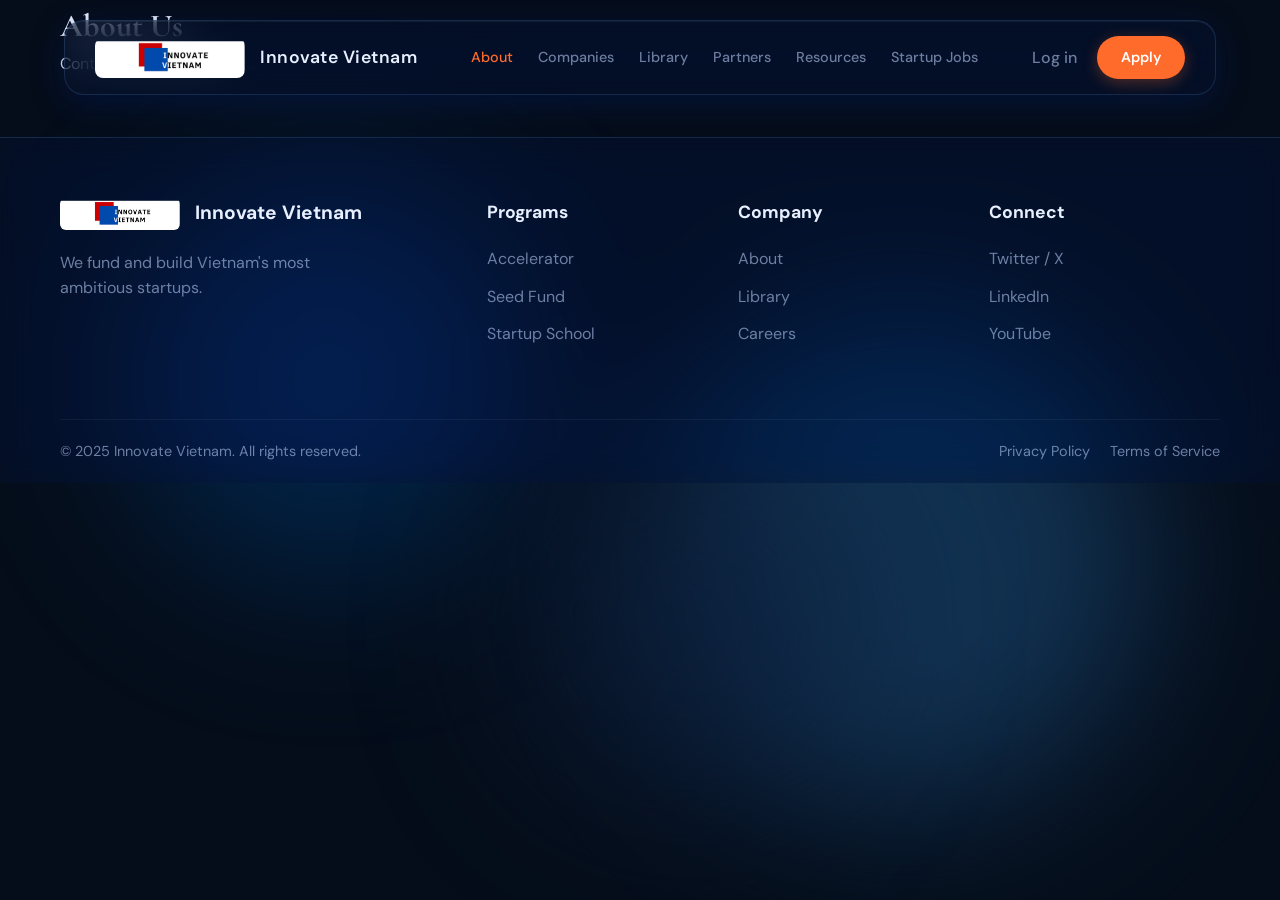
==== about.html @ 8ea6ccde "Initial commit: Modularized Innovate Vietnam landing pages" ====
<!DOCTYPE html>
<html lang="en">
<head>
    <meta charset="UTF-8">
    <meta name="viewport" content="width=device-width, initial-scale=1.0">
    <title>Innovate Vietnam - About</title>
    <link rel="stylesheet" href="css/global.css">
    <link rel="stylesheet" href="css/about.css">
</head>
<body>

    <!-- Animated Blob Background -->
    <div class="aurora-bg">
        <div class="blob blob-1"></div>
        <div class="blob blob-2"></div>
        <div class="blob blob-3"></div>
    </div>

    <!-- Navigation -->
    <nav class="glass-panel" id="navbar">
        <div class="nav-left">
            <a href="index.html" style="display: flex; align-items: center; gap: 15px;">
                <img src="logo/logo.png" alt="Innovate Vietnam Logo" style="height: 40px; border-radius: 8px;">
                <div class="brand-name">Innovate Vietnam</div>
            </a>
        </div>
        <div class="nav-links">
            <a href="about.html" class="active">About</a>
            <a href="companies.html">Companies</a>
            <a href="library.html">Library</a>
            <a href="partners.html">Partners</a>
            <a href="resources.html">Resources</a>
            <a href="jobs.html">Startup Jobs</a>
        </div>
        <div class="nav-right">
            <a href="#" style="color: var(--text-secondary); font-weight: 500;">Log in</a>
            <a href="apply.html" class="btn btn-primary">Apply</a>
        </div>
    </nav>

    <div class="container">
        <!-- Hero Section -->
        <header class="hero">
            <h1 class="fade-up">About Us</h1>
            <p class="fade-up delay-1">Content coming soon...</p>
        </header>
    </div>

    <!-- Footer -->
    <footer class="glass-panel" style="border-radius: 0; box-shadow: none; border-left: none; border-right: none; border-bottom: none;">
        <div class="container">
            <div class="footer-grid">
                <div class="footer-brand">
                    <div class="logo-wrap">
                        <img src="logo/logo.png" alt="Innovate Vietnam Logo" style="height: 32px; border-radius: 6px;">
                        <h4 style="font-family: var(--font-body); font-size: 1.2rem;">Innovate Vietnam</h4>
                    </div>
                    <p>We fund and build Vietnam's most ambitious startups.</p>
                </div>
                <div class="footer-links">
                    <div class="link-group">
                        <h5>Programs</h5>
                        <ul>
                            <li><a href="#">Accelerator</a></li>
                            <li><a href="#">Seed Fund</a></li>
                            <li><a href="#">Startup School</a></li>
                        </ul>
                    </div>
                    <div class="link-group">
                        <h5>Company</h5>
                        <ul>
                            <li><a href="about.html">About</a></li>
                            <li><a href="library.html">Library</a></li>
                            <li><a href="#">Careers</a></li>
                        </ul>
                    </div>
                    <div class="link-group">
                        <h5>Connect</h5>
                        <ul>
                            <li><a href="#">Twitter / X</a></li>
                            <li><a href="#">LinkedIn</a></li>
                            <li><a href="#">YouTube</a></li>
                        </ul>
                    </div>
                </div>
            </div>
            <div class="footer-bottom">
                <div>© 2025 Innovate Vietnam. All rights reserved.</div>
                <div style="display: flex; gap: 20px;">
                    <a href="#">Privacy Policy</a>
                    <a href="#">Terms of Service</a>
                </div>
            </div>
        </div>
    </footer>

    <script src="js/global.js"></script>
    <script src="js/about.js"></script>
</body>
</html>
---- css/global.css ----
@import url('https://fonts.googleapis.com/css2?family=Cormorant+Garamond:ital,wght@0,400;0,600;0,700;1,600&family=DM+Sans:wght@400;500;700&display=swap');

:root {
    /* Color Palette */
    --bg-dark: #050d1a;
    --glass-bg: rgba(8, 18, 45, 0.45);
    --glass-border: rgba(100, 160, 255, 0.18);
    --glass-shadow: 0 8px 32px rgba(0, 30, 100, 0.4), inset 0 1px 0 rgba(255,255,255,0.06);
    --accent-orange: #FF6B2B;
    --text-primary: #E8F0FF;
    --text-secondary: rgba(180, 200, 240, 0.6);
    
    /* Typography */
    --font-display: 'Cormorant Garamond', serif;
    --font-body: 'DM Sans', sans-serif;
    
    /* Values */
    --glass-blur: blur(20px) saturate(180%);
    --radius-md: 20px;
    --radius-lg: 24px;
}

* {
    margin: 0;
    padding: 0;
    box-sizing: border-box;
}

body {
    font-family: var(--font-body);
    background-color: var(--bg-dark);
    color: var(--text-primary);
    overflow-x: hidden;
    line-height: 1.6;
}

a {
    color: inherit;
    text-decoration: none;
}

h1, h2, h3, h4 {
    font-family: var(--font-display);
    font-weight: 700;
}

/* Animated Aurora Background */
.aurora-bg {
    position: fixed;
    top: 0; left: 0; width: 100%; height: 100%;
    z-index: -1;
    overflow: hidden;
    background: var(--bg-dark);
}

.blob {
    position: absolute;
    border-radius: 50%;
    filter: blur(80px);
    opacity: 0.6;
    animation: float 25s infinite ease-in-out;
}

.blob-1 {
    width: 400px; height: 400px;
    background: #003366;
    top: 20%; left: 10%;
    animation-delay: 0s;
}

.blob-2 {
    width: 500px; height: 500px;
    background: #1a4a76;
    bottom: 10%; right: 10%;
    animation-delay: -5s;
}

.blob-3 {
    width: 350px; height: 350px;
    background: #0b1d3a;
    top: 50%; left: 40%;
    animation-delay: -10s;
}

@keyframes float {
    0% { transform: translate(0, 0) scale(1); }
    33% { transform: translate(50px, -50px) scale(1.1); }
    66% { transform: translate(-30px, 40px) scale(0.9); }
    100% { transform: translate(0, 0) scale(1); }
}

.glass-panel {
    background: var(--glass-bg);
    backdrop-filter: var(--glass-blur);
    -webkit-backdrop-filter: var(--glass-blur);
    border: 1px solid var(--glass-border);
    box-shadow: var(--glass-shadow);
    border-radius: var(--radius-md);
}

/* Navbar */
nav {
    position: fixed;
    top: 20px;
    left: 50%;
    transform: translateX(-50%);
    width: 90%;
    max-width: 1200px;
    z-index: 100;
    display: flex;
    justify-content: space-between;
    align-items: center;
    padding: 15px 30px;
    border-radius: 50px;
    transition: all 0.3s ease;
}

nav.scrolled {
    backdrop-filter: blur(30px) saturate(200%);
    background: rgba(5, 13, 26, 0.7);
    top: 10px;
    width: 95%;
}

.nav-left {
    display: flex;
    align-items: center;
    gap: 15px;
}

/* Fallback logo style if they use text instead of image eventually */
.logo {
    width: 40px; height: 40px;
    background: var(--accent-orange);
    display: flex;
    align-items: center;
    justify-content: center;
    font-weight: 700;
    color: white;
    border-radius: 8px;
    font-size: 20px;
}

.brand-name {
    font-weight: 600;
    font-size: 1.1rem;
    letter-spacing: 0.5px;
}

.nav-links {
    display: flex;
    gap: 25px;
    font-size: 0.9rem;
    font-weight: 500;
    color: var(--text-secondary);
}

.nav-links a:hover,
.nav-links a.active {
    color: var(--accent-orange); /* Highlighted navigation link */
}

.nav-right {
    display: flex;
    align-items: center;
    gap: 20px;
}

.btn {
    padding: 10px 24px;
    border-radius: 30px;
    font-weight: 600;
    font-size: 0.9rem;
    cursor: pointer;
    transition: all 0.3s ease;
    display: inline-block;
}

.btn-primary {
    background: var(--accent-orange);
    color: white;
    border: none;
    box-shadow: 0 4px 15px rgba(255, 107, 43, 0.3);
}

.btn-primary:hover {
    transform: translateY(-2px);
    box-shadow: 0 6px 20px rgba(255, 107, 43, 0.4);
}

.btn-ghost {
    background: transparent;
    border: 1px solid var(--text-secondary);
    color: var(--text-primary);
}

.btn-ghost:hover {
    background: rgba(255,255,255,0.1);
}

/* Container */
.container {
    max-width: 1200px;
    margin: 0 auto;
    padding: 0 20px;
}

/* Footer */
footer {
    padding: 60px 0 20px;
    border-top: 1px solid var(--glass-border);
    margin-top: 60px;
}

.footer-grid {
    display: grid;
    grid-template-columns: 1fr 2fr;
    gap: 60px;
    margin-bottom: 60px;
}

.footer-brand .logo-wrap {
    display: flex;
    align-items: center;
    gap: 15px;
    margin-bottom: 20px;
}

.footer-brand p {
    color: var(--text-secondary);
    max-width: 280px;
}

.footer-links {
    display: grid;
    grid-template-columns: repeat(3, 1fr);
    gap: 20px;
}

.link-group h5 {
    font-size: 1.1rem;
    margin-bottom: 20px;
}

.link-group ul {
    list-style: none;
}

.link-group li {
    margin-bottom: 12px;
}

.link-group a {
    color: var(--text-secondary);
    transition: color 0.3s;
}

.link-group a:hover {
    color: var(--text-primary);
}

.footer-bottom {
    display: flex;
    justify-content: space-between;
    align-items: center;
    padding-top: 20px;
    border-top: 1px solid rgba(255,255,255,0.05);
    color: var(--text-secondary);
    font-size: 0.9rem;
}

/* Animations Framework */
.fade-up {
    opacity: 0;
    transform: translateY(30px);
    transition: opacity 0.8s ease, transform 0.8s cubic-bezier(0.2, 0.8, 0.2, 1);
}

.fade-up.visible {
    opacity: 1;
    transform: translateY(0);
}

.delay-1 { transition-delay: 0.1s; }
.delay-2 { transition-delay: 0.2s; }
.delay-3 { transition-delay: 0.3s; }

/* Global Media Queries */
@media (max-width: 768px) {
    .nav-links { display: none; }
    .footer-grid { grid-template-columns: 1fr; }
    .footer-links { grid-template-columns: 1fr 1fr; }
}
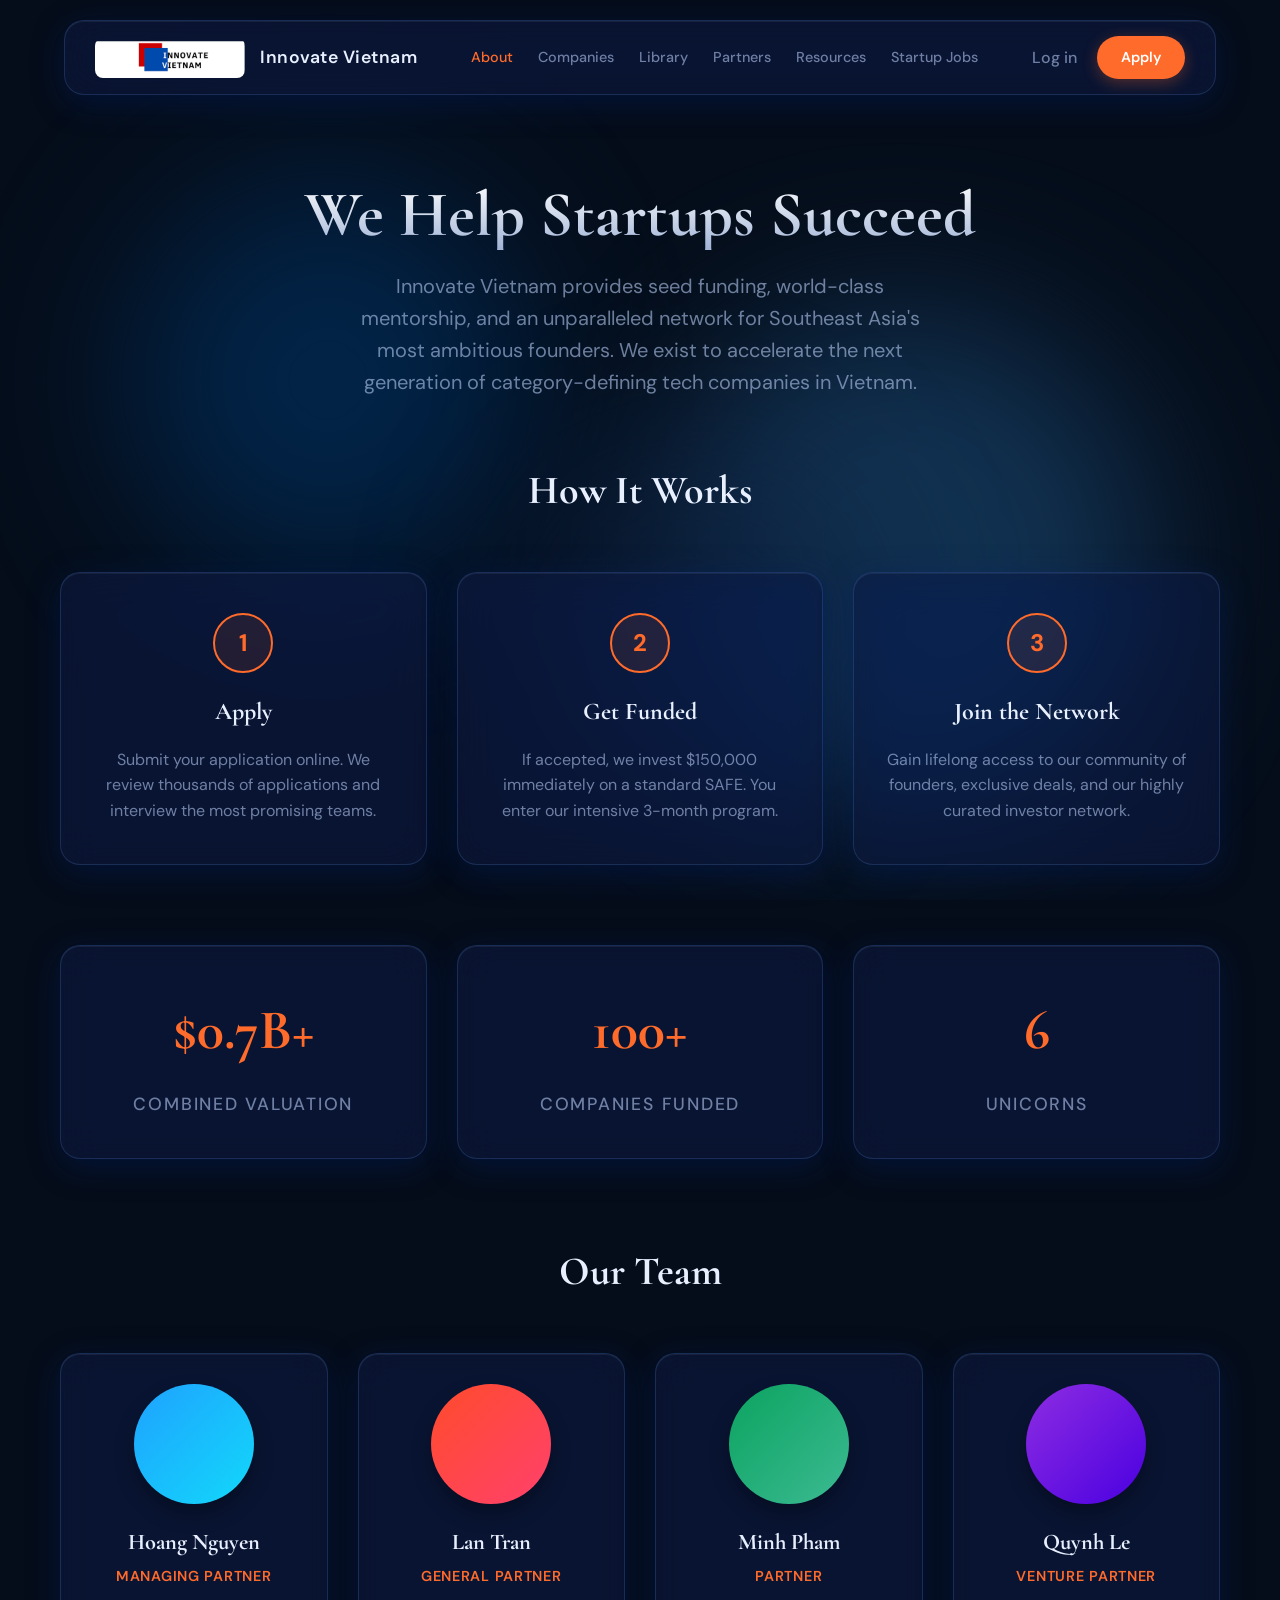
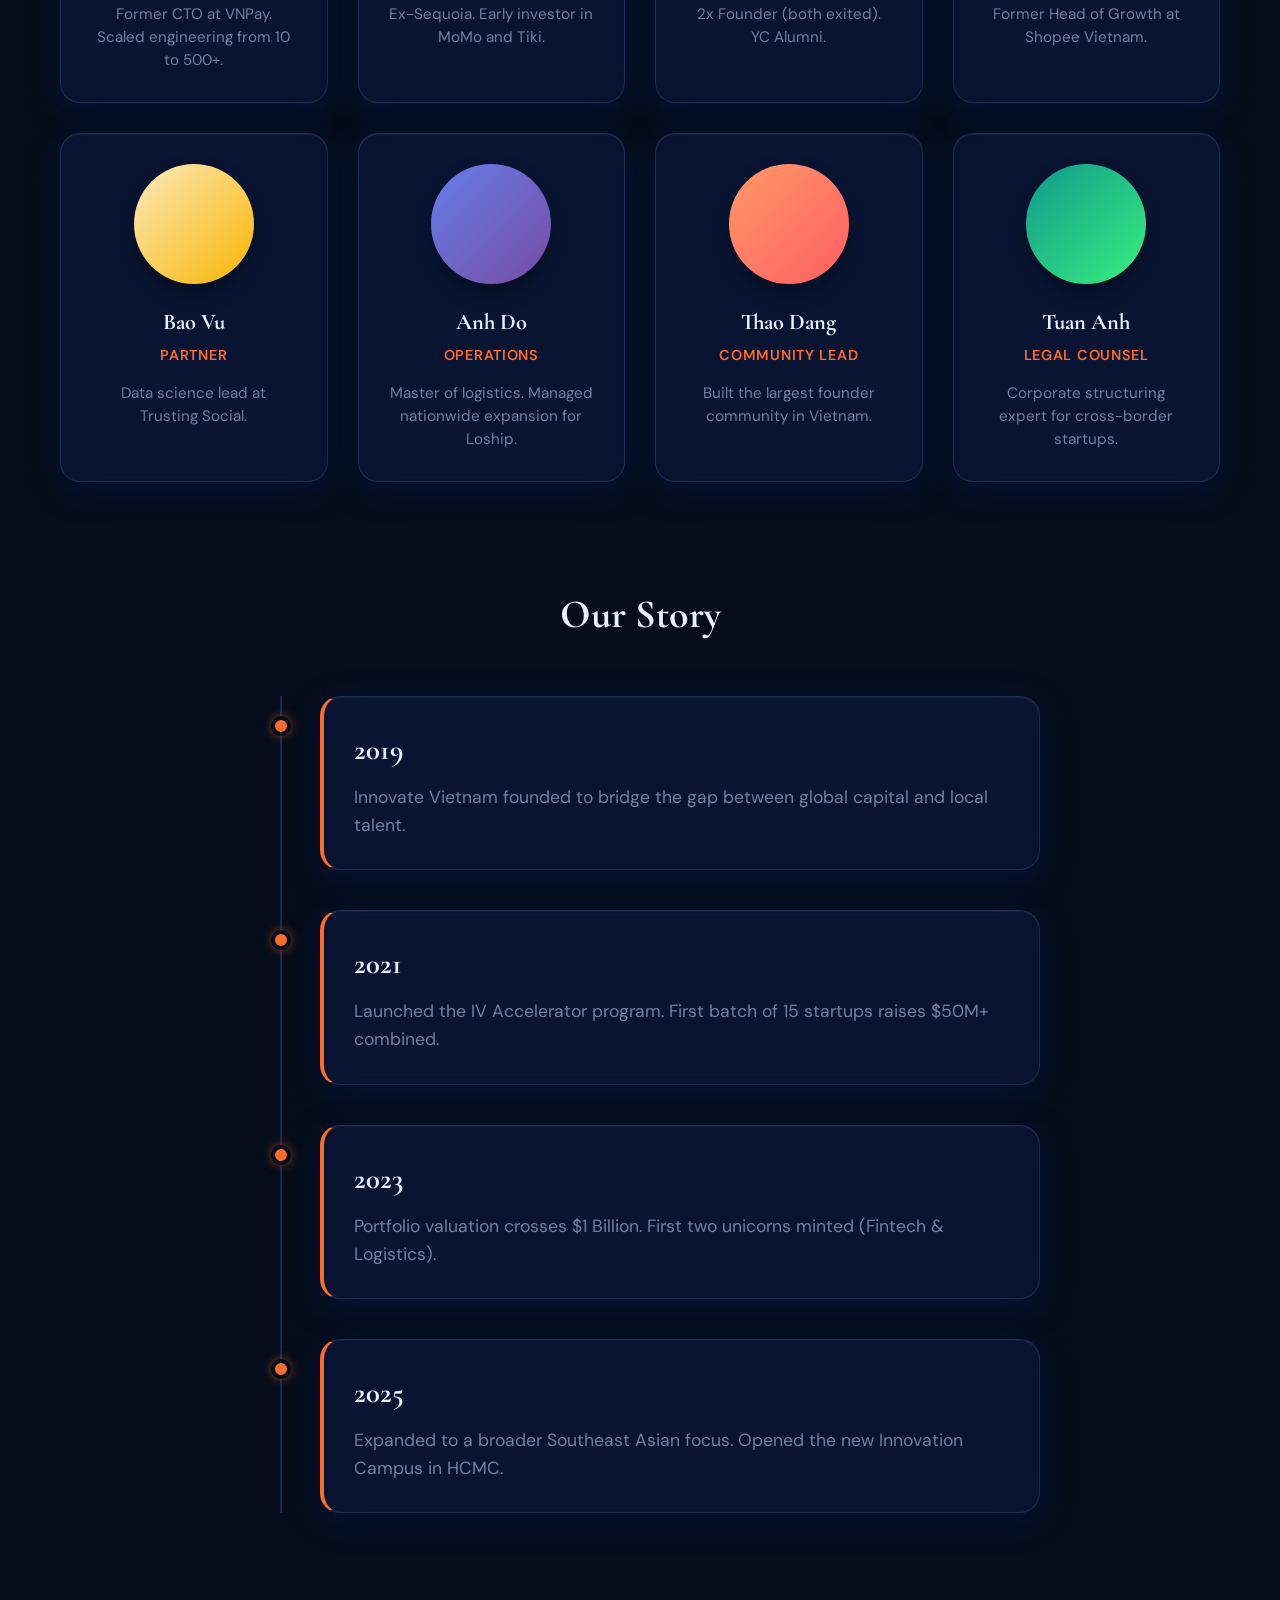
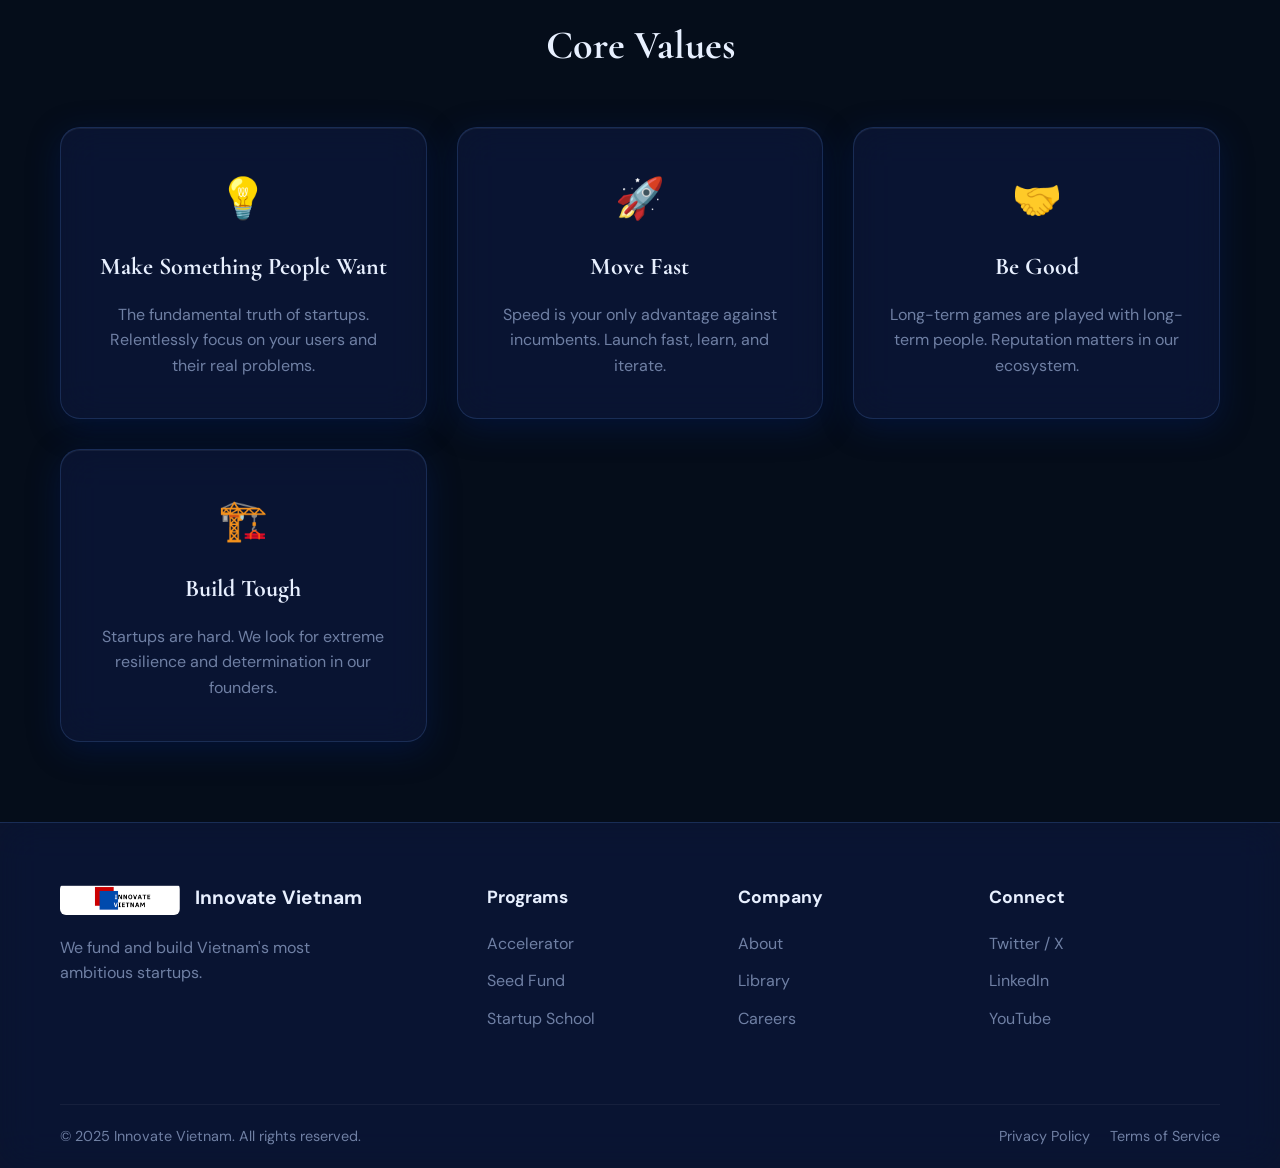
==== commit 6d1a7a58: "Complete multi-page website build with content and demo screenshots" ====
--- a/about.html
+++ b/about.html
@@ -40,10 +40,173 @@
 
     <div class="container">
         <!-- Hero Section -->
-        <header class="hero">
-            <h1 class="fade-up">About Us</h1>
-            <p class="fade-up delay-1">Content coming soon...</p>
+        <header class="page-hero">
+            <h1 class="fade-up">We Help Startups Succeed</h1>
+            <p class="fade-up delay-1">Innovate Vietnam provides seed funding, world-class mentorship, and an unparalleled network for Southeast Asia's most ambitious founders. We exist to accelerate the next generation of category-defining tech companies in Vietnam.</p>
         </header>
+
+        <!-- How It Works Section -->
+        <section class="how-it-works fade-up delay-2">
+            <h2 class="section-title text-center">How It Works</h2>
+            <div class="hiw-grid">
+                <div class="hiw-card glass-panel">
+                    <div class="hiw-icon">1</div>
+                    <h3 class="hiw-title">Apply</h3>
+                    <p class="hiw-desc">Submit your application online. We review thousands of applications and interview the most promising teams.</p>
+                </div>
+                <div class="hiw-card glass-panel">
+                    <div class="hiw-icon">2</div>
+                    <h3 class="hiw-title">Get Funded</h3>
+                    <p class="hiw-desc">If accepted, we invest $150,000 immediately on a standard SAFE. You enter our intensive 3-month program.</p>
+                </div>
+                <div class="hiw-card glass-panel">
+                    <div class="hiw-icon">3</div>
+                    <h3 class="hiw-title">Join the Network</h3>
+                    <p class="hiw-desc">Gain lifelong access to our community of founders, exclusive deals, and our highly curated investor network.</p>
+                </div>
+            </div>
+        </section>
+
+        <!-- Stats Section -->
+        <section class="stats-strip fade-up" style="margin-top: 80px; margin-bottom: 80px;">
+            <div class="stat-item glass-panel">
+                <h2 class="counter" data-target="1.2">$0B+</h2>
+                <p>Combined Valuation</p>
+            </div>
+            <div class="stat-item glass-panel">
+                <h2 class="counter" data-target="180">0</h2>
+                <p>Companies Funded</p>
+            </div>
+            <div class="stat-item glass-panel">
+                <h2 class="counter" data-target="12">0</h2>
+                <p>Unicorns</p>
+            </div>
+        </section>
+
+        <!-- Team Section -->
+        <section class="team-section fade-up">
+            <h2 class="section-title text-center">Our Team</h2>
+            <div class="team-grid">
+                <!-- Team Member 1 -->
+                <div class="team-card glass-panel">
+                    <div class="team-avatar" style="background: linear-gradient(135deg, #1fa2ff, #12d8fa);"></div>
+                    <h3 class="team-name">Hoang Nguyen</h3>
+                    <div class="team-role">Managing Partner</div>
+                    <p class="team-bg">Former CTO at VNPay. Scaled engineering from 10 to 500+.</p>
+                </div>
+                <!-- Team Member 2 -->
+                <div class="team-card glass-panel">
+                    <div class="team-avatar" style="background: linear-gradient(135deg, #FF4B2B, #FF416C);"></div>
+                    <h3 class="team-name">Lan Tran</h3>
+                    <div class="team-role">General Partner</div>
+                    <p class="team-bg">Ex-Sequoia. Early investor in MoMo and Tiki.</p>
+                </div>
+                <!-- Team Member 3 -->
+                <div class="team-card glass-panel">
+                    <div class="team-avatar" style="background: linear-gradient(135deg, #0ba360, #3cba92);"></div>
+                    <h3 class="team-name">Minh Pham</h3>
+                    <div class="team-role">Partner</div>
+                    <p class="team-bg">2x Founder (both exited). YC Alumni.</p>
+                </div>
+                <!-- Team Member 4 -->
+                <div class="team-card glass-panel">
+                    <div class="team-avatar" style="background: linear-gradient(135deg, #8E2DE2, #4A00E0);"></div>
+                    <h3 class="team-name">Quynh Le</h3>
+                    <div class="team-role">Venture Partner</div>
+                    <p class="team-bg">Former Head of Growth at Shopee Vietnam.</p>
+                </div>
+                <!-- Team Member 5 -->
+                <div class="team-card glass-panel">
+                    <div class="team-avatar" style="background: linear-gradient(135deg, #fceabb, #f8b500);"></div>
+                    <h3 class="team-name">Bao Vu</h3>
+                    <div class="team-role">Partner</div>
+                    <p class="team-bg">Data science lead at Trusting Social.</p>
+                </div>
+                <!-- Team Member 6 -->
+                <div class="team-card glass-panel">
+                    <div class="team-avatar" style="background: linear-gradient(135deg, #667eea, #764ba2);"></div>
+                    <h3 class="team-name">Anh Do</h3>
+                    <div class="team-role">Operations</div>
+                    <p class="team-bg">Master of logistics. Managed nationwide expansion for Loship.</p>
+                </div>
+                <!-- Team Member 7 -->
+                <div class="team-card glass-panel">
+                    <div class="team-avatar" style="background: linear-gradient(135deg, #ff9966, #ff5e62);"></div>
+                    <h3 class="team-name">Thao Dang</h3>
+                    <div class="team-role">Community Lead</div>
+                    <p class="team-bg">Built the largest founder community in Vietnam.</p>
+                </div>
+                <!-- Team Member 8 -->
+                <div class="team-card glass-panel">
+                    <div class="team-avatar" style="background: linear-gradient(135deg, #11998e, #38ef7d);"></div>
+                    <h3 class="team-name">Tuan Anh</h3>
+                    <div class="team-role">Legal Counsel</div>
+                    <p class="team-bg">Corporate structuring expert for cross-border startups.</p>
+                </div>
+            </div>
+        </section>
+
+        <!-- Timeline Section -->
+        <section class="timeline-section fade-up">
+            <h2 class="section-title text-center">Our Story</h2>
+            <div class="timeline">
+                <div class="timeline-item">
+                    <div class="timeline-dot"></div>
+                    <div class="timeline-content glass-panel">
+                        <h3>2019</h3>
+                        <p>Innovate Vietnam founded to bridge the gap between global capital and local talent.</p>
+                    </div>
+                </div>
+                <div class="timeline-item">
+                    <div class="timeline-dot"></div>
+                    <div class="timeline-content glass-panel">
+                        <h3>2021</h3>
+                        <p>Launched the IV Accelerator program. First batch of 15 startups raises $50M+ combined.</p>
+                    </div>
+                </div>
+                <div class="timeline-item">
+                    <div class="timeline-dot"></div>
+                    <div class="timeline-content glass-panel">
+                        <h3>2023</h3>
+                        <p>Portfolio valuation crosses $1 Billion. First two unicorns minted (Fintech & Logistics).</p>
+                    </div>
+                </div>
+                <div class="timeline-item">
+                    <div class="timeline-dot"></div>
+                    <div class="timeline-content glass-panel">
+                        <h3>2025</h3>
+                        <p>Expanded to a broader Southeast Asian focus. Opened the new Innovation Campus in HCMC.</p>
+                    </div>
+                </div>
+            </div>
+        </section>
+
+        <!-- Values Section -->
+        <section class="values-section fade-up">
+            <h2 class="section-title text-center">Core Values</h2>
+            <div class="hiw-grid">
+                <div class="hiw-card glass-panel">
+                    <div class="hiw-icon" style="background: transparent; border: none; font-size: 2.5rem;">💡</div>
+                    <h3 class="hiw-title">Make Something People Want</h3>
+                    <p class="hiw-desc">The fundamental truth of startups. Relentlessly focus on your users and their real problems.</p>
+                </div>
+                <div class="hiw-card glass-panel">
+                    <div class="hiw-icon" style="background: transparent; border: none; font-size: 2.5rem;">🚀</div>
+                    <h3 class="hiw-title">Move Fast</h3>
+                    <p class="hiw-desc">Speed is your only advantage against incumbents. Launch fast, learn, and iterate.</p>
+                </div>
+                <div class="hiw-card glass-panel">
+                    <div class="hiw-icon" style="background: transparent; border: none; font-size: 2.5rem;">🤝</div>
+                    <h3 class="hiw-title">Be Good</h3>
+                    <p class="hiw-desc">Long-term games are played with long-term people. Reputation matters in our ecosystem.</p>
+                </div>
+                <div class="hiw-card glass-panel">
+                    <div class="hiw-icon" style="background: transparent; border: none; font-size: 2.5rem;">🏗️</div>
+                    <h3 class="hiw-title">Build Tough</h3>
+                    <p class="hiw-desc">Startups are hard. We look for extreme resilience and determination in our founders.</p>
+                </div>
+            </div>
+        </section>
     </div>
 
     <!-- Footer -->
--- a/css/global.css
+++ b/css/global.css
@@ -3,7 +3,7 @@
 :root {
     /* Color Palette */
     --bg-dark: #050d1a;
-    --glass-bg: rgba(8, 18, 45, 0.45);
+    --glass-bg: rgba(15, 25, 60, 0.6);
     --glass-border: rgba(100, 160, 255, 0.18);
     --glass-shadow: 0 8px 32px rgba(0, 30, 100, 0.4), inset 0 1px 0 rgba(255,255,255,0.06);
     --accent-orange: #FF6B2B;
@@ -44,6 +44,30 @@
     font-weight: 700;
 }
 
+/* Page Hero */
+.page-hero {
+    padding-top: 180px;
+    padding-bottom: 60px;
+    text-align: center;
+}
+
+.page-hero h1 {
+    font-size: 4rem;
+    line-height: 1.1;
+    margin-bottom: 20px;
+    background: linear-gradient(180deg, #FFFFFF 0%, #A0B3D6 100%);
+    -webkit-background-clip: text;
+    background-clip: text;
+    -webkit-text-fill-color: transparent;
+}
+
+.page-hero p {
+    font-size: 1.25rem;
+    color: var(--text-secondary);
+    max-width: 600px;
+    margin: 0 auto;
+}
+
 /* Animated Aurora Background */
 .aurora-bg {
     position: fixed;
--- a/css/about.css
+++ b/css/about.css
@@ -0,0 +1,203 @@
+/* Titles */
+.section-title.text-center {
+    font-size: 2.5rem;
+    margin-bottom: 50px;
+    text-align: center;
+}
+
+/* How It Works & Values Grid */
+.hiw-grid {
+    display: grid;
+    grid-template-columns: repeat(auto-fit, minmax(280px, 1fr));
+    gap: 30px;
+    margin-bottom: 80px;
+}
+
+.hiw-card {
+    padding: 40px 30px;
+    text-align: center;
+    display: flex;
+    flex-direction: column;
+    align-items: center;
+    transition: transform 0.3s ease;
+}
+
+.hiw-card:hover {
+    transform: translateY(-10px);
+}
+
+.hiw-icon {
+    width: 60px;
+    height: 60px;
+    border-radius: 50%;
+    background: rgba(255, 107, 43, 0.1);
+    border: 2px solid var(--accent-orange);
+    color: var(--accent-orange);
+    display: flex;
+    align-items: center;
+    justify-content: center;
+    font-size: 1.5rem;
+    font-weight: 700;
+    margin-bottom: 20px;
+}
+
+.hiw-title {
+    font-size: 1.5rem;
+    margin-bottom: 15px;
+}
+
+.hiw-desc {
+    color: var(--text-secondary);
+    line-height: 1.6;
+}
+
+/* Stats Strip */
+.stats-strip {
+    display: grid;
+    grid-template-columns: repeat(3, 1fr);
+    gap: 30px;
+    text-align: center;
+}
+
+.stat-item {
+    padding: 40px 20px;
+}
+
+.stat-item h2 {
+    font-size: 3.5rem;
+    color: var(--accent-orange);
+    margin-bottom: 15px;
+}
+
+.stat-item p {
+    font-size: 1.1rem;
+    font-weight: 500;
+    text-transform: uppercase;
+    letter-spacing: 0.1em;
+    color: var(--text-secondary);
+}
+
+/* Team Section */
+.team-section {
+    margin-bottom: 100px;
+}
+
+.team-grid {
+    display: grid;
+    grid-template-columns: repeat(auto-fit, minmax(250px, 1fr));
+    gap: 30px;
+}
+
+.team-card {
+    padding: 30px;
+    text-align: center;
+    transition: transform 0.3s ease;
+}
+
+.team-card:hover {
+    transform: translateY(-5px);
+    border-color: rgba(100, 160, 255, 0.4);
+}
+
+.team-avatar {
+    width: 120px;
+    height: 120px;
+    border-radius: 50%;
+    margin: 0 auto 20px;
+    box-shadow: 0 10px 20px rgba(0,0,0,0.3);
+}
+
+.team-name {
+    font-size: 1.4rem;
+    margin-bottom: 5px;
+}
+
+.team-role {
+    color: var(--accent-orange);
+    font-weight: 600;
+    font-size: 0.9rem;
+    text-transform: uppercase;
+    letter-spacing: 0.05em;
+    margin-bottom: 15px;
+}
+
+.team-bg {
+    color: var(--text-secondary);
+    font-size: 0.95rem;
+    line-height: 1.5;
+}
+
+/* Timeline */
+.timeline-section {
+    margin-bottom: 100px;
+}
+
+.timeline {
+    position: relative;
+    max-width: 800px;
+    margin: 0 auto;
+}
+
+.timeline::before {
+    content: '';
+    position: absolute;
+    left: 40px;
+    top: 0;
+    height: 100%;
+    width: 2px;
+    background: rgba(100, 160, 255, 0.2);
+}
+
+.timeline-item {
+    position: relative;
+    padding-left: 80px;
+    margin-bottom: 40px;
+}
+
+.timeline-dot {
+    position: absolute;
+    left: 31px;
+    top: 20px;
+    width: 20px;
+    height: 20px;
+    background: var(--accent-orange);
+    border-radius: 50%;
+    border: 4px solid var(--bg-dark);
+    box-shadow: 0 0 10px rgba(255, 107, 43, 0.5);
+    z-index: 2;
+}
+
+.timeline-content {
+    padding: 30px;
+    border-left: 4px solid var(--accent-orange);
+}
+
+.timeline-content h3 {
+    font-size: 1.8rem;
+    margin-bottom: 10px;
+}
+
+.timeline-content p {
+    color: var(--text-secondary);
+    font-size: 1.1rem;
+    line-height: 1.6;
+}
+
+/* Mobile responsive */
+@media (max-width: 768px) {
+    .stats-strip {
+        grid-template-columns: 1fr;
+    }
+    
+    .timeline::before {
+        left: 20px;
+    }
+    
+    .timeline-item {
+        padding-left: 50px;
+    }
+    
+    .timeline-dot {
+        left: 11px;
+    }
+}
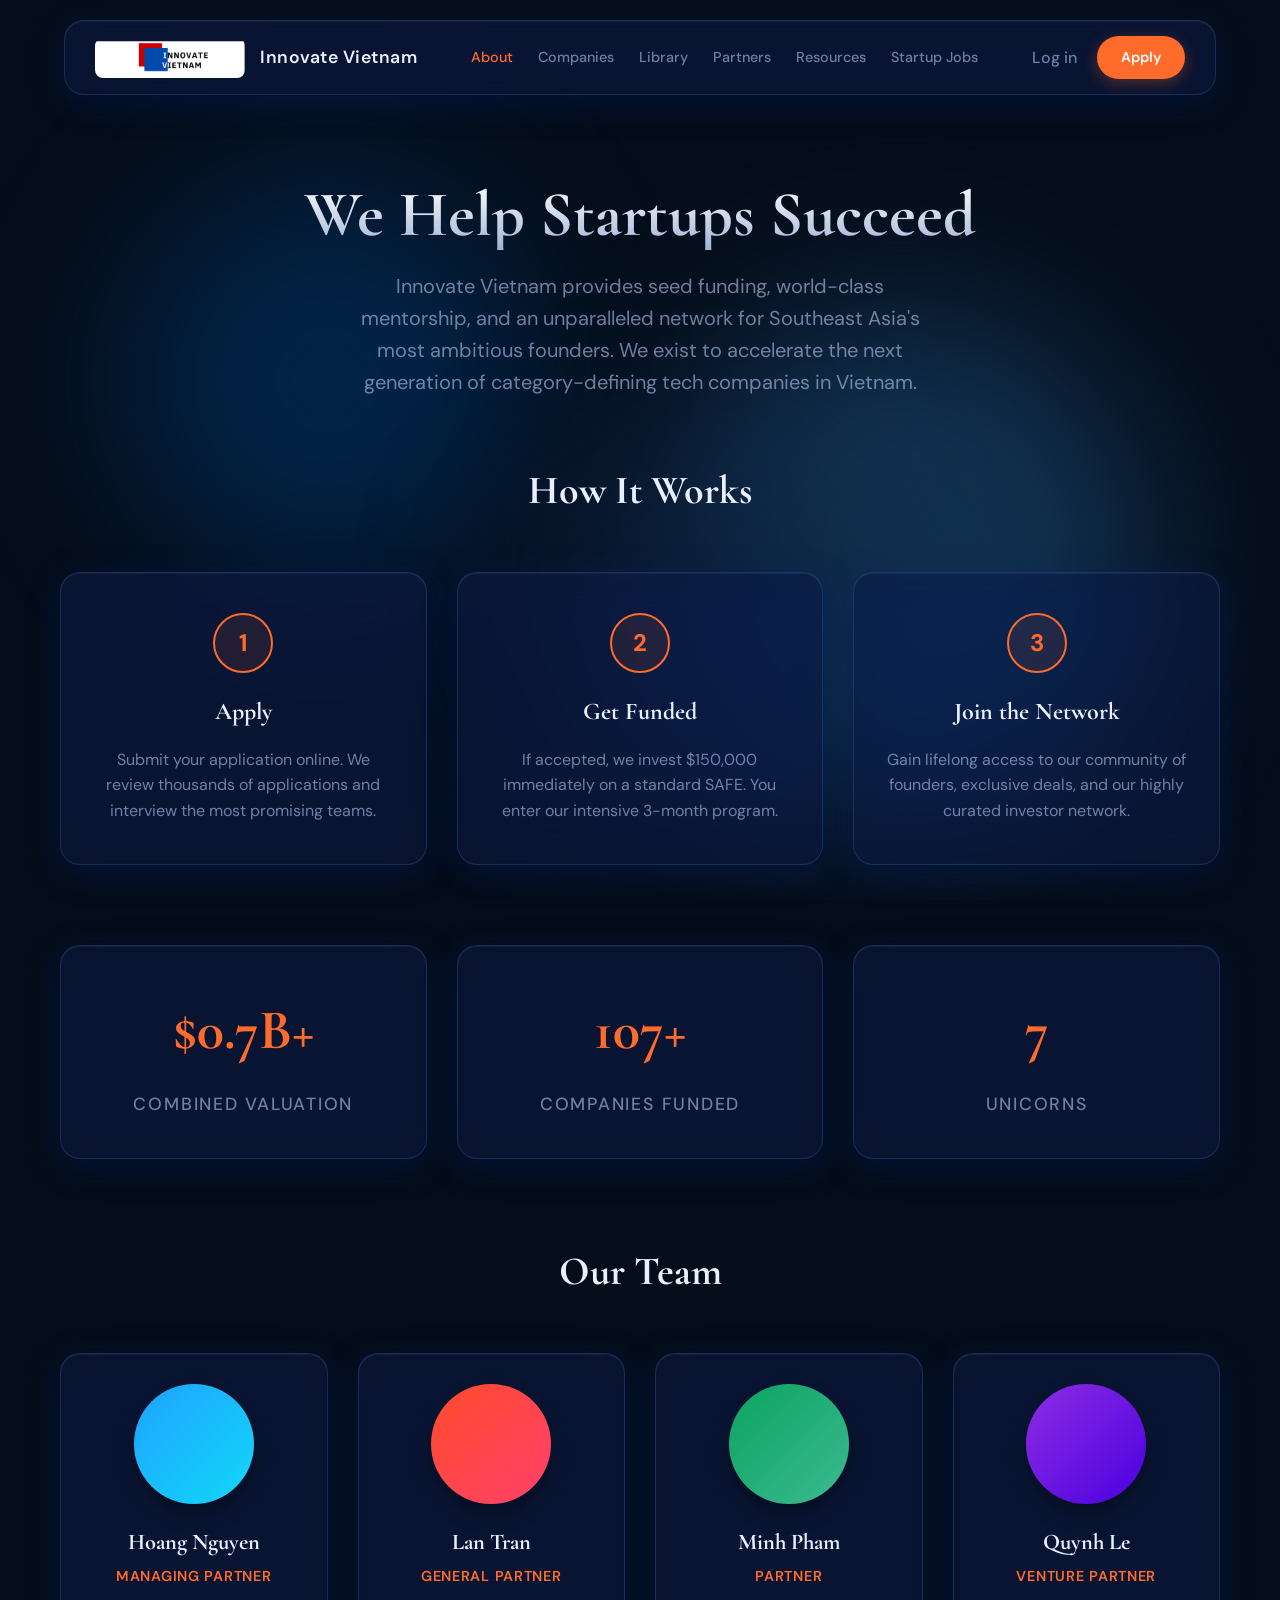
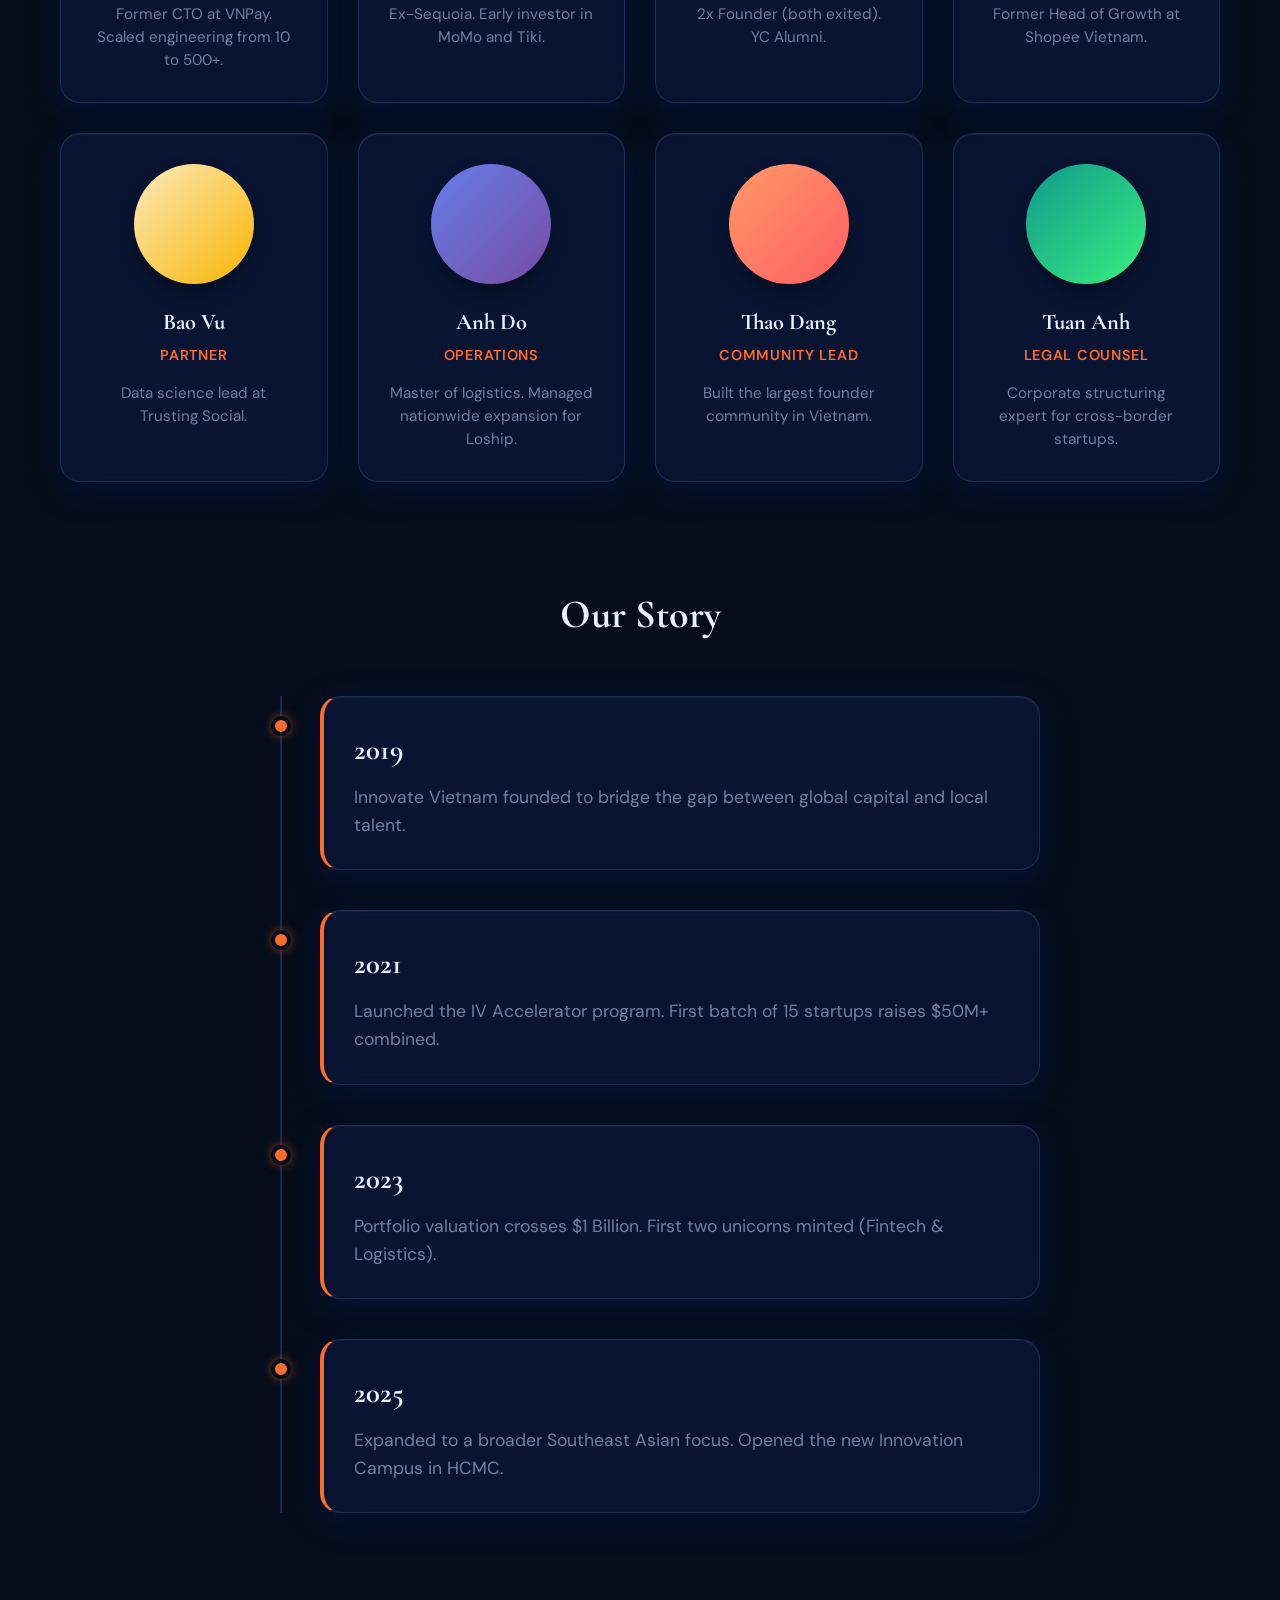
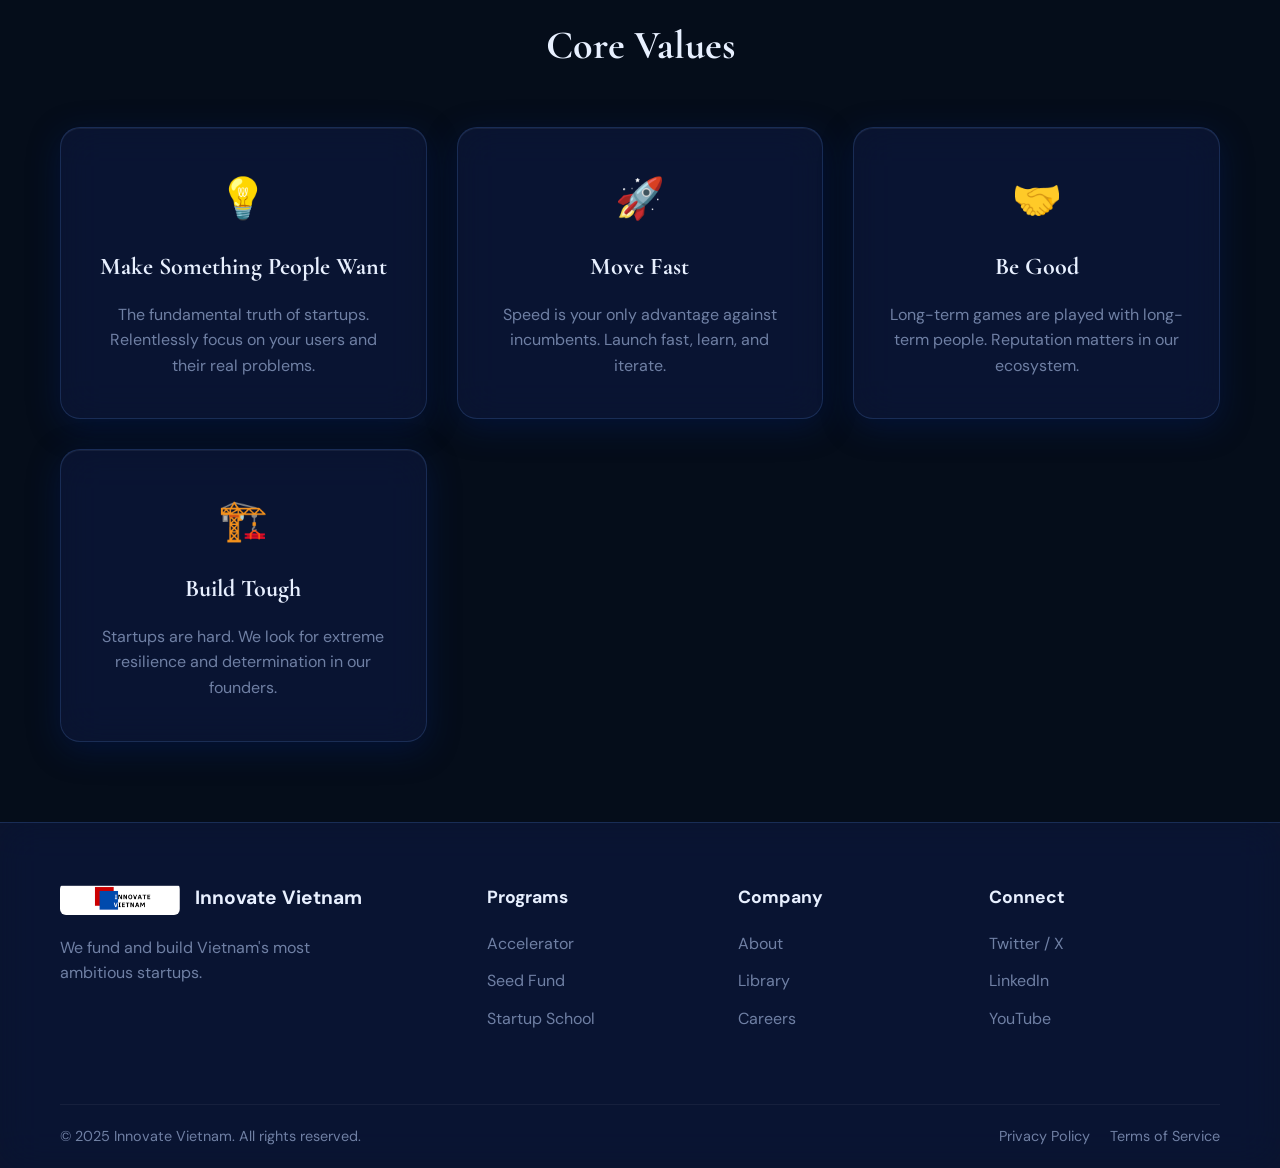
==== commit 4648305a: "Add Vercel Analytics script to all pages and install package" ====
--- a/about.html
+++ b/about.html
@@ -6,6 +6,11 @@
     <title>Innovate Vietnam - About</title>
     <link rel="stylesheet" href="css/global.css">
     <link rel="stylesheet" href="css/about.css">
+    <!-- Vercel Analytics -->
+    <script>
+      window.va = window.va || function () { (window.vaq = window.vaq || []).push(arguments); };
+    </script>
+    <script defer src="/_vercel/insights/script.js"></script>
 </head>
 <body>
 
